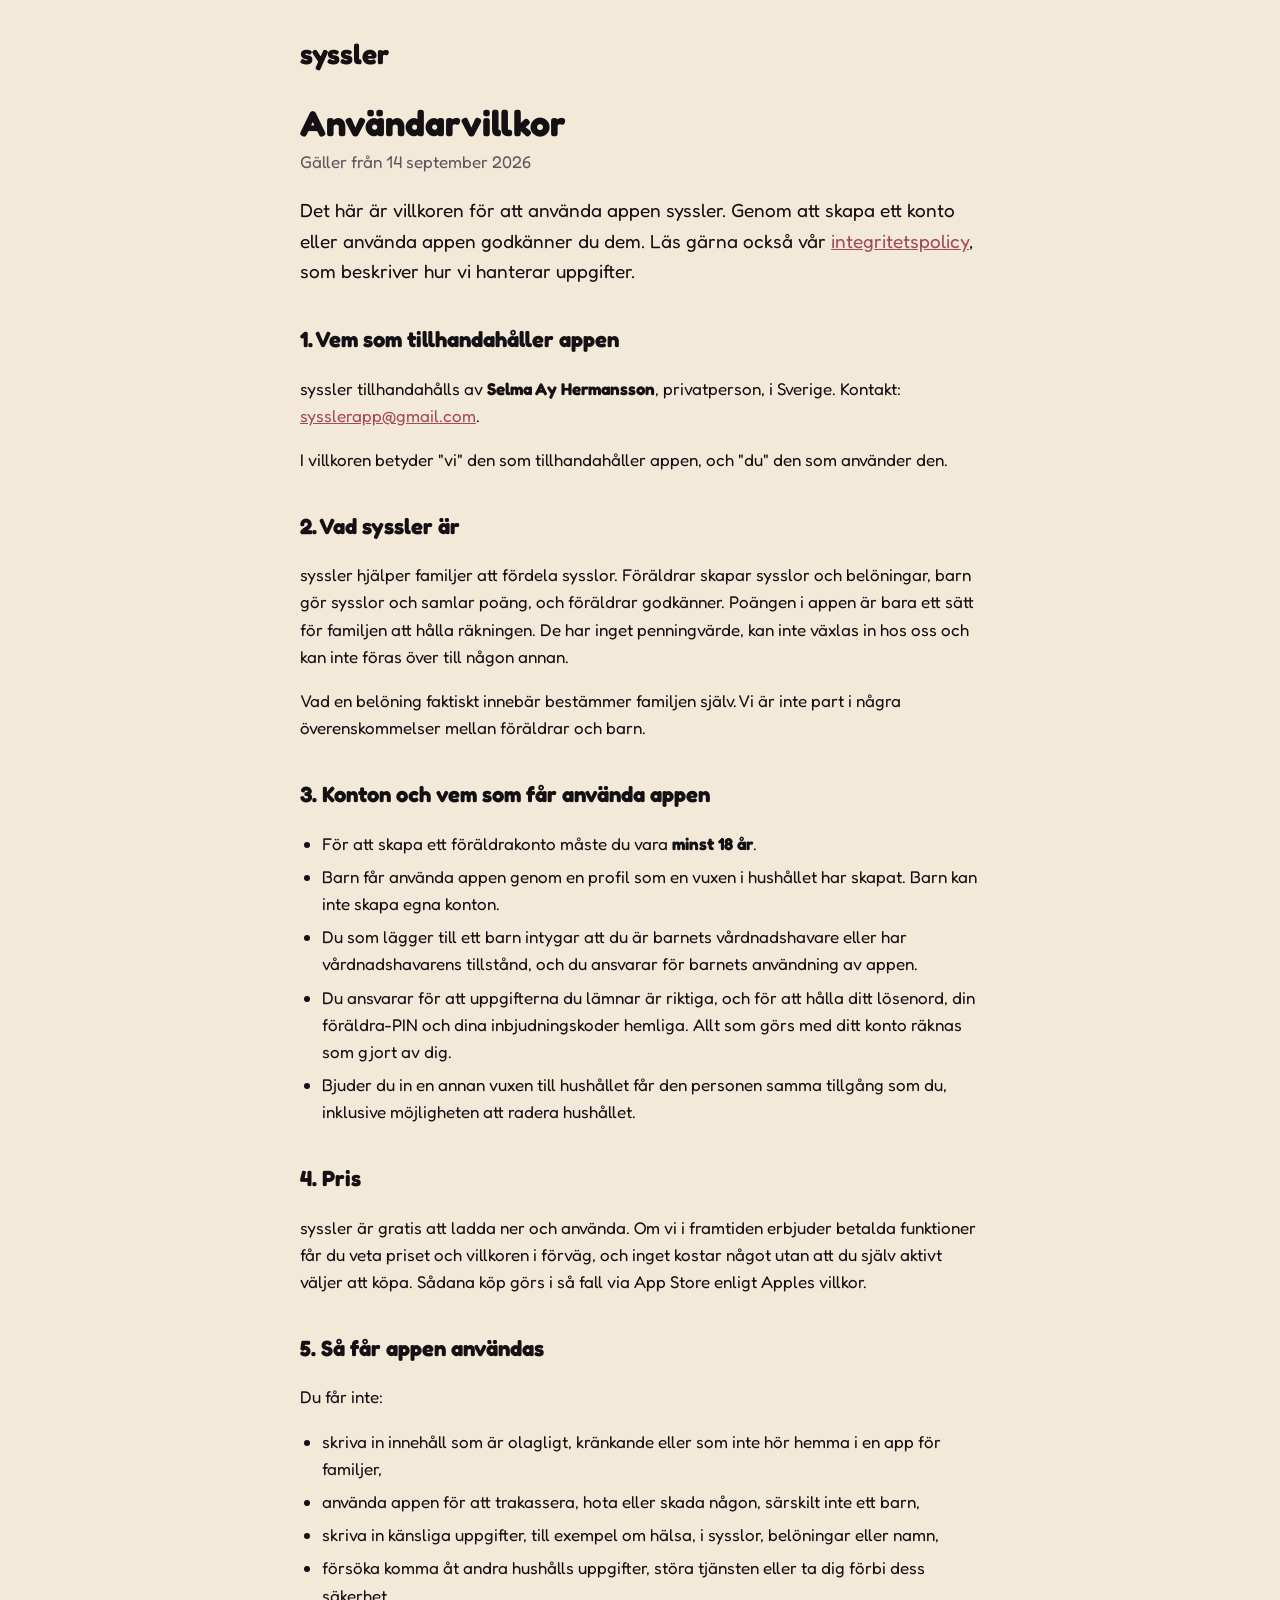
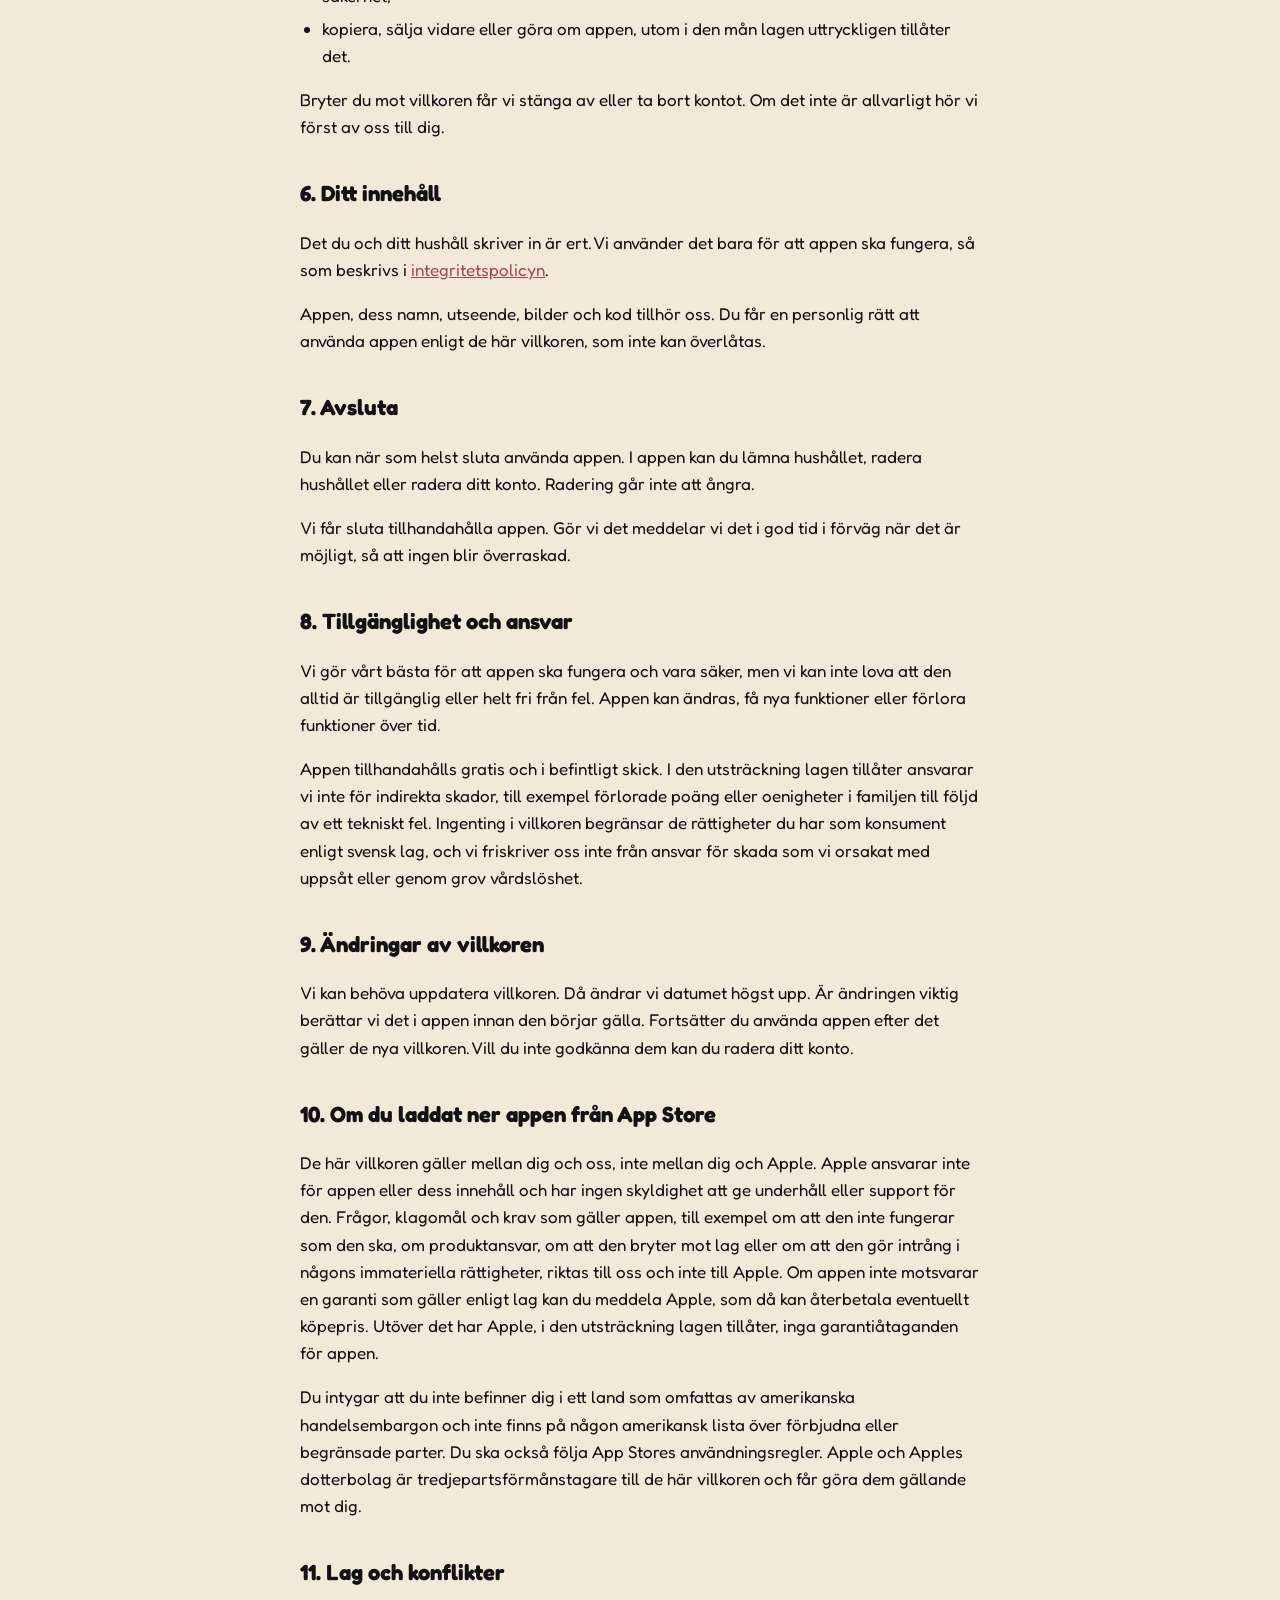
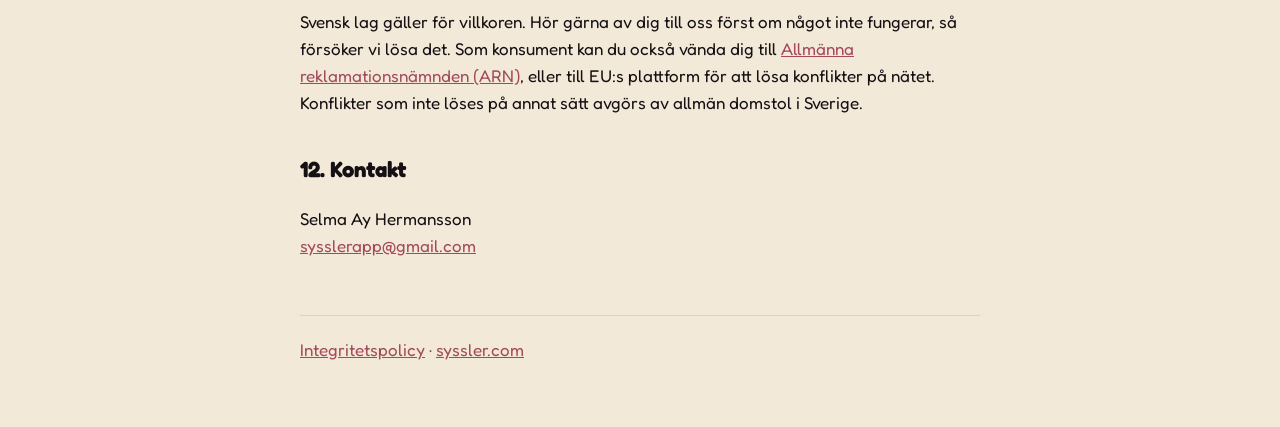
==== villkor.html @ 63e73653 "syssler.com: privacy policy, terms of use and support page Co-Authored-By: Claude Opus 5 <noreply@an" ====
<!doctype html>
<html lang="sv">
<head>
<meta charset="utf-8">
<meta name="viewport" content="width=device-width, initial-scale=1">
<title>Användarvillkor · syssler</title>
<link rel="stylesheet" href="style.css">
</head>
<body>
<main>
<a class="home" href="index.html">syssler</a>

<h1>Användarvillkor</h1>
<p class="date">Gäller från 14 september 2026</p>

<p class="lead">Det här är villkoren för att använda appen syssler. Genom att skapa ett konto eller använda appen godkänner du dem. Läs gärna också vår <a href="integritet.html">integritetspolicy</a>, som beskriver hur vi hanterar uppgifter.</p>

<h2>1. Vem som tillhandahåller appen</h2>
<p>syssler tillhandahålls av <strong>Selma Ay Hermansson</strong>, privatperson, i Sverige. Kontakt: <a href="mailto:sysslerapp@gmail.com">sysslerapp@gmail.com</a>.</p>
<p>I villkoren betyder "vi" den som tillhandahåller appen, och "du" den som använder den.</p>

<h2>2. Vad syssler är</h2>
<p>syssler hjälper familjer att fördela sysslor. Föräldrar skapar sysslor och belöningar, barn gör sysslor och samlar poäng, och föräldrar godkänner. Poängen i appen är bara ett sätt för familjen att hålla räkningen. De har inget penningvärde, kan inte växlas in hos oss och kan inte föras över till någon annan.</p>
<p>Vad en belöning faktiskt innebär bestämmer familjen själv. Vi är inte part i några överenskommelser mellan föräldrar och barn.</p>

<h2>3. Konton och vem som får använda appen</h2>
<ul>
<li>För att skapa ett föräldrakonto måste du vara <strong>minst 18 år</strong>.</li>
<li>Barn får använda appen genom en profil som en vuxen i hushållet har skapat. Barn kan inte skapa egna konton.</li>
<li>Du som lägger till ett barn intygar att du är barnets vårdnadshavare eller har vårdnadshavarens tillstånd, och du ansvarar för barnets användning av appen.</li>
<li>Du ansvarar för att uppgifterna du lämnar är riktiga, och för att hålla ditt lösenord, din föräldra-PIN och dina inbjudningskoder hemliga. Allt som görs med ditt konto räknas som gjort av dig.</li>
<li>Bjuder du in en annan vuxen till hushållet får den personen samma tillgång som du, inklusive möjligheten att radera hushållet.</li>
</ul>

<h2>4. Pris</h2>
<p>syssler är gratis att ladda ner och använda. Om vi i framtiden erbjuder betalda funktioner får du veta priset och villkoren i förväg, och inget kostar något utan att du själv aktivt väljer att köpa. Sådana köp görs i så fall via App Store enligt Apples villkor.</p>

<h2>5. Så får appen användas</h2>
<p>Du får inte:</p>
<ul>
<li>skriva in innehåll som är olagligt, kränkande eller som inte hör hemma i en app för familjer,</li>
<li>använda appen för att trakassera, hota eller skada någon, särskilt inte ett barn,</li>
<li>skriva in känsliga uppgifter, till exempel om hälsa, i sysslor, belöningar eller namn,</li>
<li>försöka komma åt andra hushålls uppgifter, störa tjänsten eller ta dig förbi dess säkerhet,</li>
<li>kopiera, sälja vidare eller göra om appen, utom i den mån lagen uttryckligen tillåter det.</li>
</ul>
<p>Bryter du mot villkoren får vi stänga av eller ta bort kontot. Om det inte är allvarligt hör vi först av oss till dig.</p>

<h2>6. Ditt innehåll</h2>
<p>Det du och ditt hushåll skriver in är ert. Vi använder det bara för att appen ska fungera, så som beskrivs i <a href="integritet.html">integritetspolicyn</a>.</p>
<p>Appen, dess namn, utseende, bilder och kod tillhör oss. Du får en personlig rätt att använda appen enligt de här villkoren, som inte kan överlåtas.</p>

<h2>7. Avsluta</h2>
<p>Du kan när som helst sluta använda appen. I appen kan du lämna hushållet, radera hushållet eller radera ditt konto. Radering går inte att ångra.</p>
<p>Vi får sluta tillhandahålla appen. Gör vi det meddelar vi det i god tid i förväg när det är möjligt, så att ingen blir överraskad.</p>

<h2>8. Tillgänglighet och ansvar</h2>
<p>Vi gör vårt bästa för att appen ska fungera och vara säker, men vi kan inte lova att den alltid är tillgänglig eller helt fri från fel. Appen kan ändras, få nya funktioner eller förlora funktioner över tid.</p>
<p>Appen tillhandahålls gratis och i befintligt skick. I den utsträckning lagen tillåter ansvarar vi inte för indirekta skador, till exempel förlorade poäng eller oenigheter i familjen till följd av ett tekniskt fel. Ingenting i villkoren begränsar de rättigheter du har som konsument enligt svensk lag, och vi friskriver oss inte från ansvar för skada som vi orsakat med uppsåt eller genom grov vårdslöshet.</p>

<h2>9. Ändringar av villkoren</h2>
<p>Vi kan behöva uppdatera villkoren. Då ändrar vi datumet högst upp. Är ändringen viktig berättar vi det i appen innan den börjar gälla. Fortsätter du använda appen efter det gäller de nya villkoren. Vill du inte godkänna dem kan du radera ditt konto.</p>

<h2>10. Om du laddat ner appen från App Store</h2>
<p>De här villkoren gäller mellan dig och oss, inte mellan dig och Apple. Apple ansvarar inte för appen eller dess innehåll och har ingen skyldighet att ge underhåll eller support för den. Frågor, klagomål och krav som gäller appen, till exempel om att den inte fungerar som den ska, om produktansvar, om att den bryter mot lag eller om att den gör intrång i någons immateriella rättigheter, riktas till oss och inte till Apple. Om appen inte motsvarar en garanti som gäller enligt lag kan du meddela Apple, som då kan återbetala eventuellt köpepris. Utöver det har Apple, i den utsträckning lagen tillåter, inga garantiåtaganden för appen.</p>
<p>Du intygar att du inte befinner dig i ett land som omfattas av amerikanska handelsembargon och inte finns på någon amerikansk lista över förbjudna eller begränsade parter. Du ska också följa App Stores användningsregler. Apple och Apples dotterbolag är tredjepartsförmånstagare till de här villkoren och får göra dem gällande mot dig.</p>

<h2>11. Lag och konflikter</h2>
<p>Svensk lag gäller för villkoren. Hör gärna av dig till oss först om något inte fungerar, så försöker vi lösa det. Som konsument kan du också vända dig till <a href="https://www.arn.se">Allmänna reklamationsnämnden (ARN)</a>, eller till EU:s plattform för att lösa konflikter på nätet. Konflikter som inte löses på annat sätt avgörs av allmän domstol i Sverige.</p>

<h2>12. Kontakt</h2>
<p>Selma Ay Hermansson<br>
<a href="mailto:sysslerapp@gmail.com">sysslerapp@gmail.com</a></p>

<footer><a href="integritet.html">Integritetspolicy</a> · <a href="index.html">syssler.com</a></footer>
</main>
</body>
</html>
---- style.css ----
@import url('https://fonts.googleapis.com/css2?family=Fredoka:wght@400;500;600;700&display=swap');

:root {
  --bg: #F3E9D8;
  --panel: #FBF5EA;
  --ink: #141013;
  --muted: #5E5560;
  --wine: #A34A5C;
}

* { box-sizing: border-box; }

body {
  margin: 0;
  background: var(--bg);
  color: var(--ink);
  font: 17px/1.6 Fredoka, system-ui, -apple-system, "Segoe UI", sans-serif;
}

main {
  max-width: 720px;
  margin: 0 auto;
  padding: 32px 20px 64px;
}

a { color: var(--wine); }

.home {
  font-weight: 700;
  font-size: 28px;
  color: var(--ink);
  text-decoration: none;
}

h1 { font-size: 36px; line-height: 1.2; margin: 24px 0 4px; }
h2 { font-size: 22px; margin: 36px 0 8px; }
h3 { font-size: 18px; margin: 20px 0 4px; }
.date { color: var(--muted); margin: 0 0 20px; }
.lead { font-size: 19px; }
ul { padding-left: 22px; }
li { margin-bottom: 6px; }

.box {
  background: var(--panel);
  border-radius: 20px;
  padding: 4px 24px 12px;
  margin: 24px 0;
}
.box h2 { margin-top: 16px; }

footer {
  margin-top: 56px;
  padding-top: 20px;
  border-top: 1px solid #E0D2BA;
  color: var(--muted);
}

.front { text-align: center; padding-top: 80px; }
.front h2, .front p:not(.wordmark):not(.tagline) { text-align: left; }
.wordmark { font-weight: 700; font-size: 88px; line-height: 1; margin: 0; letter-spacing: 0.5px; }
.tagline { font-weight: 500; font-size: 22px; margin: 12px 0 48px; }
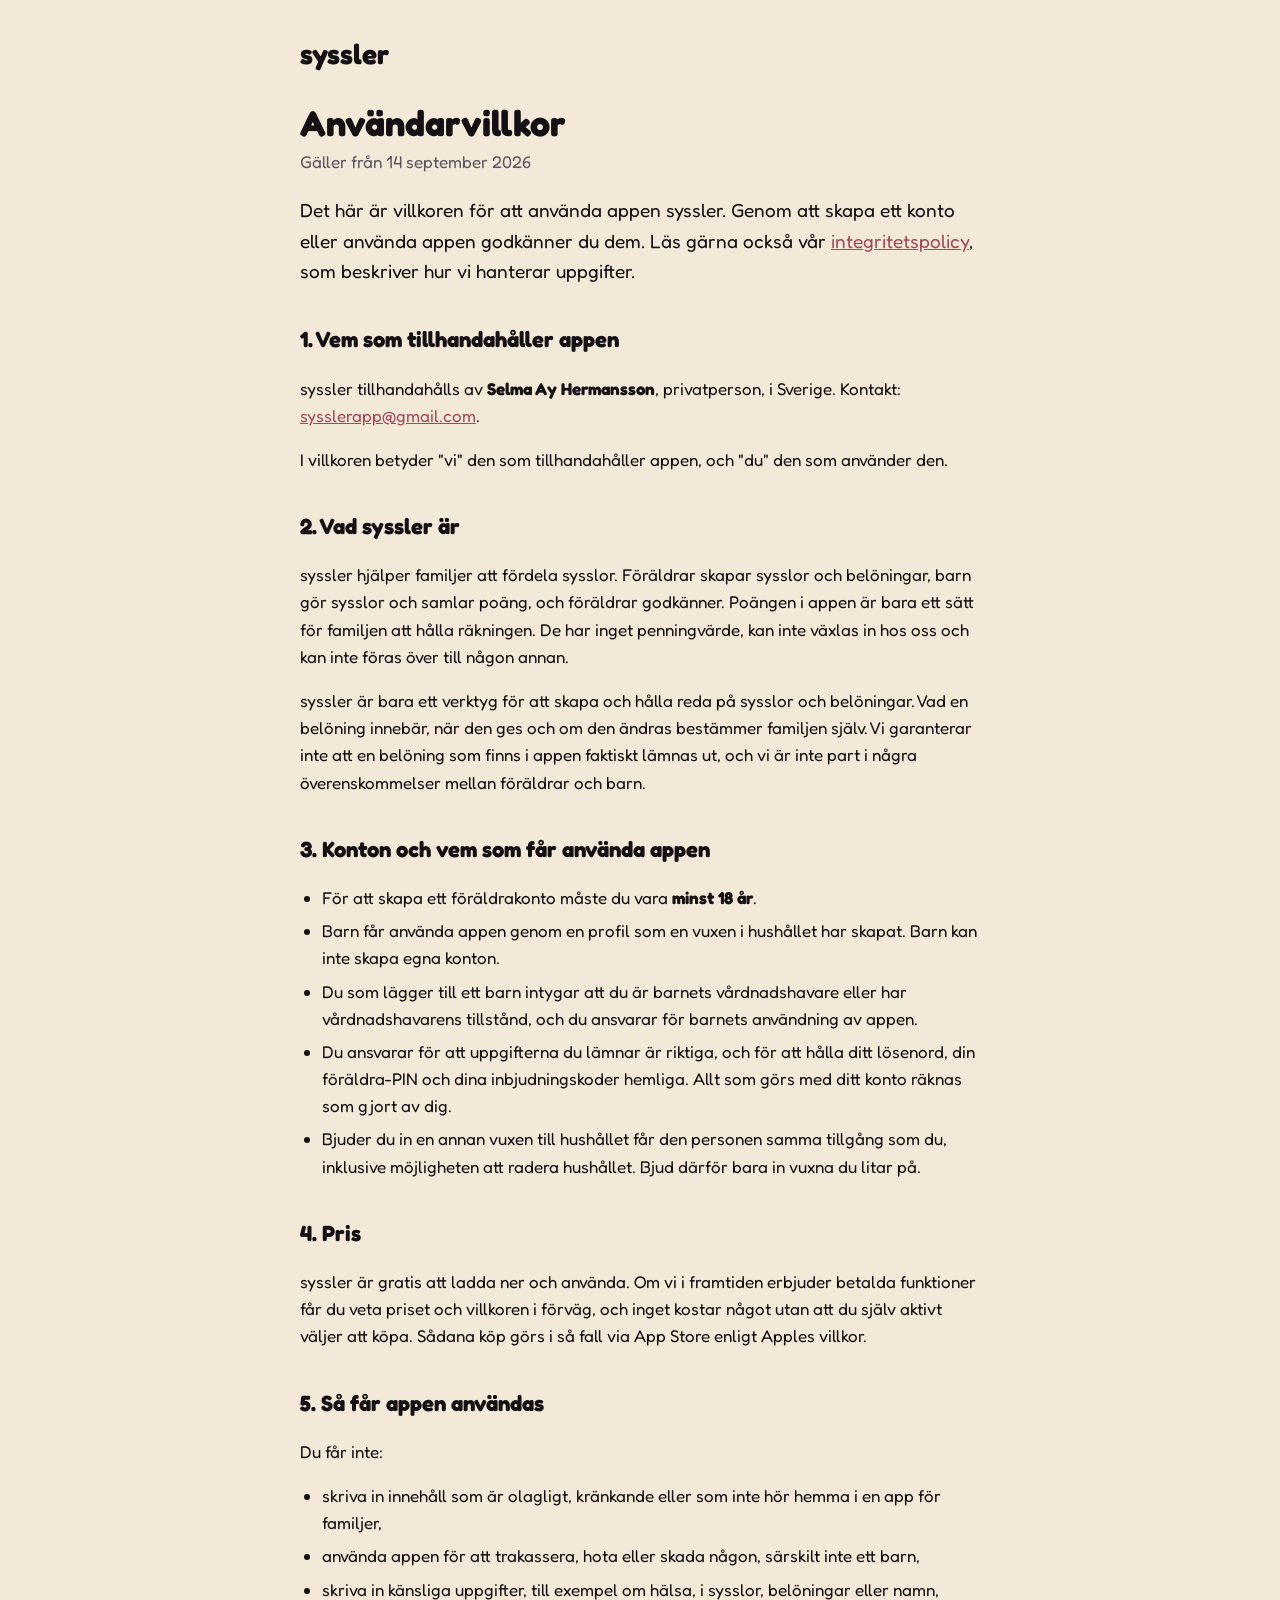
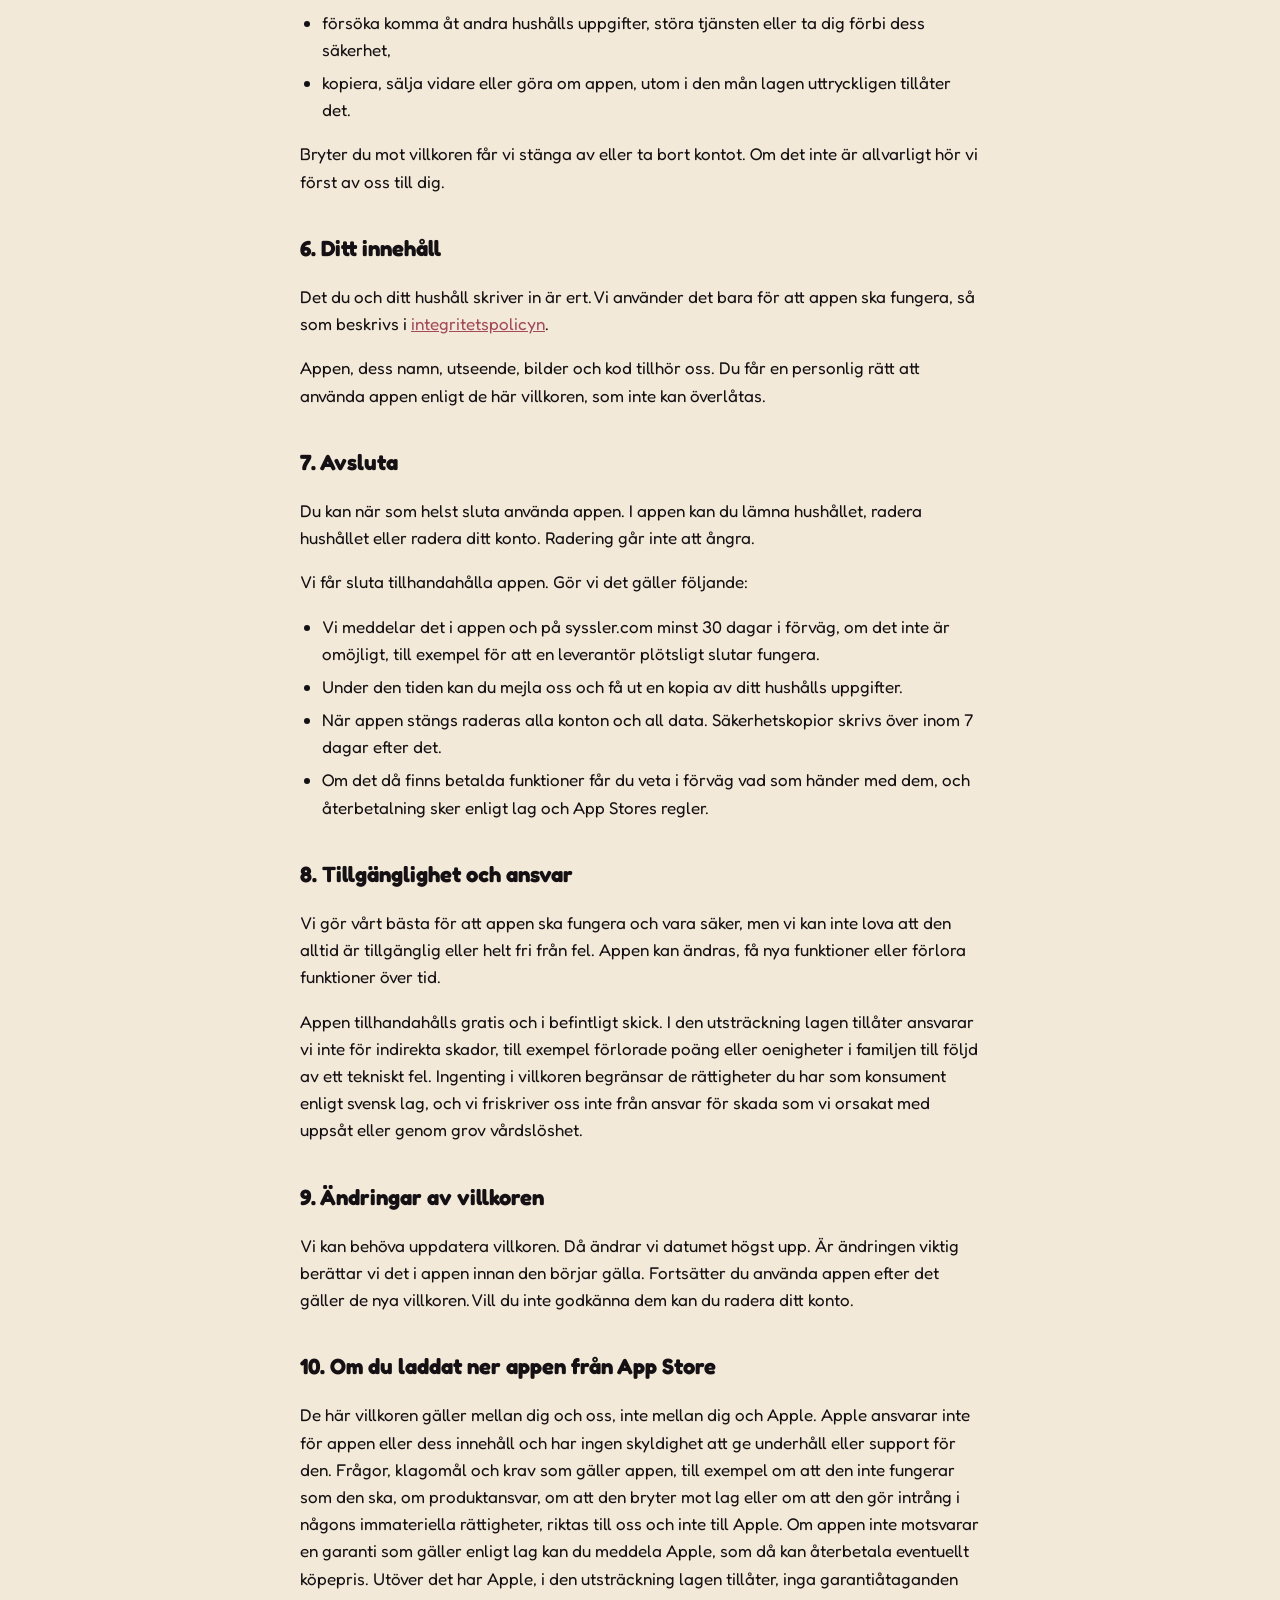
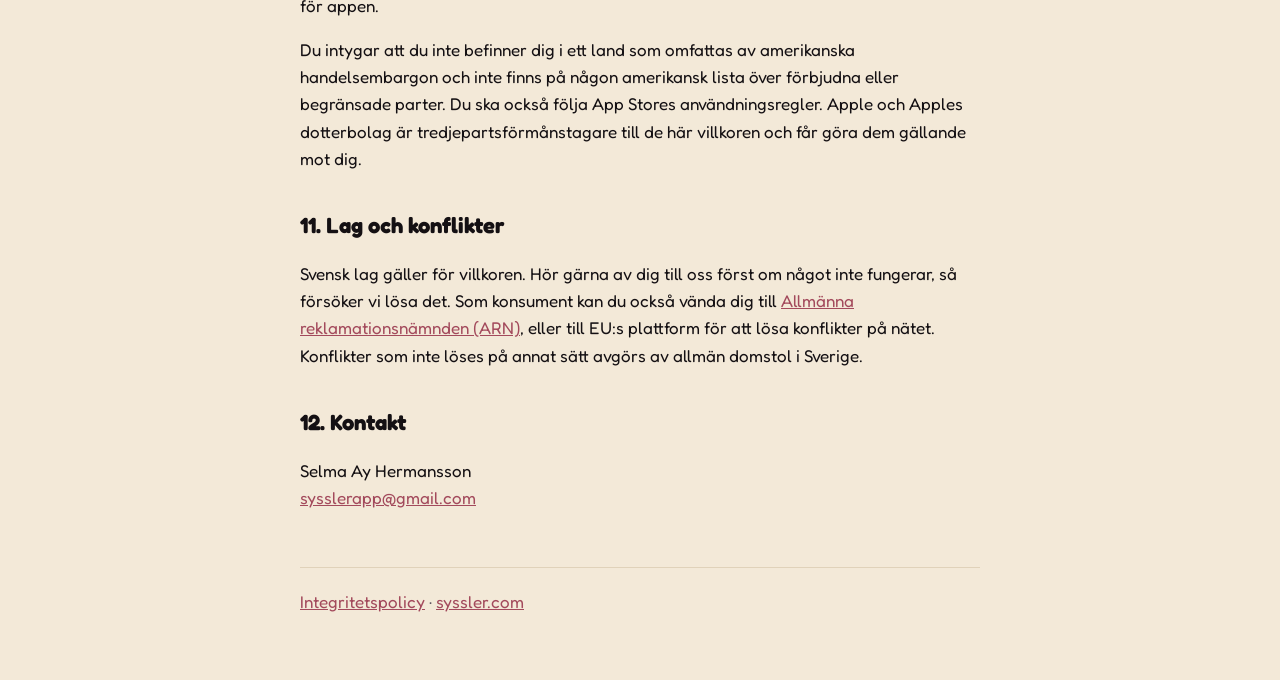
==== commit 62416460: "Policy and terms: children's rights, real retention times, verified locations Worked through an outs" ====
--- a/villkor.html
+++ b/villkor.html
@@ -21,7 +21,7 @@
 
 <h2>2. Vad syssler är</h2>
 <p>syssler hjälper familjer att fördela sysslor. Föräldrar skapar sysslor och belöningar, barn gör sysslor och samlar poäng, och föräldrar godkänner. Poängen i appen är bara ett sätt för familjen att hålla räkningen. De har inget penningvärde, kan inte växlas in hos oss och kan inte föras över till någon annan.</p>
-<p>Vad en belöning faktiskt innebär bestämmer familjen själv. Vi är inte part i några överenskommelser mellan föräldrar och barn.</p>
+<p>syssler är bara ett verktyg för att skapa och hålla reda på sysslor och belöningar. Vad en belöning innebär, när den ges och om den ändras bestämmer familjen själv. Vi garanterar inte att en belöning som finns i appen faktiskt lämnas ut, och vi är inte part i några överenskommelser mellan föräldrar och barn.</p>
 
 <h2>3. Konton och vem som får använda appen</h2>
 <ul>
@@ -29,7 +29,7 @@
 <li>Barn får använda appen genom en profil som en vuxen i hushållet har skapat. Barn kan inte skapa egna konton.</li>
 <li>Du som lägger till ett barn intygar att du är barnets vårdnadshavare eller har vårdnadshavarens tillstånd, och du ansvarar för barnets användning av appen.</li>
 <li>Du ansvarar för att uppgifterna du lämnar är riktiga, och för att hålla ditt lösenord, din föräldra-PIN och dina inbjudningskoder hemliga. Allt som görs med ditt konto räknas som gjort av dig.</li>
-<li>Bjuder du in en annan vuxen till hushållet får den personen samma tillgång som du, inklusive möjligheten att radera hushållet.</li>
+<li>Bjuder du in en annan vuxen till hushållet får den personen samma tillgång som du, inklusive möjligheten att radera hushållet. Bjud därför bara in vuxna du litar på.</li>
 </ul>
 
 <h2>4. Pris</h2>
@@ -52,7 +52,13 @@
 
 <h2>7. Avsluta</h2>
 <p>Du kan när som helst sluta använda appen. I appen kan du lämna hushållet, radera hushållet eller radera ditt konto. Radering går inte att ångra.</p>
-<p>Vi får sluta tillhandahålla appen. Gör vi det meddelar vi det i god tid i förväg när det är möjligt, så att ingen blir överraskad.</p>
+<p>Vi får sluta tillhandahålla appen. Gör vi det gäller följande:</p>
+<ul>
+<li>Vi meddelar det i appen och på syssler.com minst 30 dagar i förväg, om det inte är omöjligt, till exempel för att en leverantör plötsligt slutar fungera.</li>
+<li>Under den tiden kan du mejla oss och få ut en kopia av ditt hushålls uppgifter.</li>
+<li>När appen stängs raderas alla konton och all data. Säkerhetskopior skrivs över inom 7 dagar efter det.</li>
+<li>Om det då finns betalda funktioner får du veta i förväg vad som händer med dem, och återbetalning sker enligt lag och App Stores regler.</li>
+</ul>
 
 <h2>8. Tillgänglighet och ansvar</h2>
 <p>Vi gör vårt bästa för att appen ska fungera och vara säker, men vi kan inte lova att den alltid är tillgänglig eller helt fri från fel. Appen kan ändras, få nya funktioner eller förlora funktioner över tid.</p>
